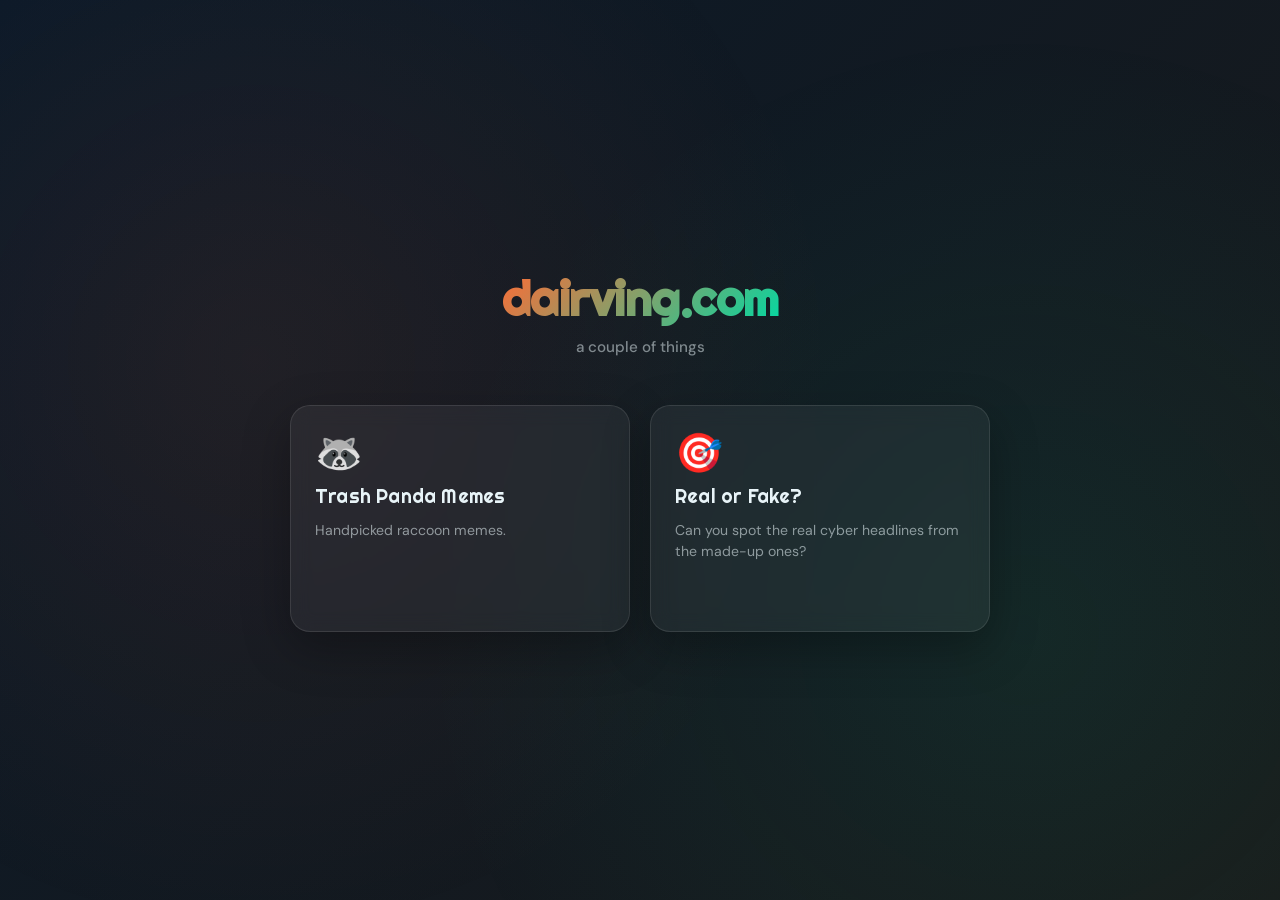
==== index.html @ c6bb62e2 "updated folder structure" ====
<!DOCTYPE html>
<html lang="en">
<head>
  <meta charset="UTF-8">
  <meta name="viewport" content="width=device-width, initial-scale=1.0">
  <title>dairving.com</title>
  <link rel="preconnect" href="https://fonts.googleapis.com">
  <link rel="preconnect" href="https://fonts.gstatic.com" crossorigin>
  <link href="https://fonts.googleapis.com/css2?family=Righteous&family=DM+Sans:wght@400;500;700&display=swap" rel="stylesheet">
  <style>
    :root {
      --night-blue: #0a1929;
      --trash-black: #1a1a1a;
      --moonlight: #e8f4f8;
      --accent-orange: #ff6b35;
      --accent-green: #00d9a3;
      --card-bg: rgba(255, 255, 255, 0.05);
      --card-border: rgba(255, 255, 255, 0.1);
    }

    * {
      margin: 0;
      padding: 0;
      box-sizing: border-box;
    }

    body {
      font-family: 'DM Sans', sans-serif;
      background: linear-gradient(135deg, var(--night-blue) 0%, var(--trash-black) 100%);
      color: var(--moonlight);
      min-height: 100vh;
      display: flex;
      flex-direction: column;
      align-items: center;
      justify-content: center;
      padding: 40px 20px;
      position: relative;
      overflow-x: hidden;
    }

    body::before {
      content: '';
      position: fixed;
      inset: 0;
      background-image:
        radial-gradient(circle at 20% 40%, rgba(255, 107, 53, 0.08) 0%, transparent 50%),
        radial-gradient(circle at 80% 70%, rgba(0, 217, 163, 0.08) 0%, transparent 50%);
      animation: pulse 8s ease-in-out infinite;
      pointer-events: none;
    }

    @keyframes pulse {
      0%, 100% { opacity: 0.6; }
      50% { opacity: 1; }
    }

    .container {
      position: relative;
      z-index: 1;
      width: 100%;
      max-width: 700px;
      display: flex;
      flex-direction: column;
      align-items: center;
      gap: 48px;
    }

    header {
      text-align: center;
      animation: slideDown 0.6s ease-out both;
    }

    @keyframes slideDown {
      from { opacity: 0; transform: translateY(-20px); }
      to   { opacity: 1; transform: translateY(0); }
    }

    h1 {
      font-family: 'Righteous', cursive;
      font-size: clamp(2rem, 6vw, 3rem);
      background: linear-gradient(135deg, var(--accent-orange), var(--accent-green));
      -webkit-background-clip: text;
      background-clip: text;
      -webkit-text-fill-color: transparent;
      letter-spacing: -0.5px;
    }

    .tagline {
      margin-top: 8px;
      font-size: 0.95rem;
      opacity: 0.5;
      font-weight: 500;
    }

    .cards {
      display: grid;
      grid-template-columns: 1fr 1fr;
      gap: 20px;
      width: 100%;
      animation: fadeUp 0.6s ease-out 0.2s both;
    }

    @keyframes fadeUp {
      from { opacity: 0; transform: translateY(20px); }
      to   { opacity: 1; transform: translateY(0); }
    }

    .card {
      display: flex;
      flex-direction: column;
      gap: 12px;
      padding: 28px 24px;
      background: var(--card-bg);
      backdrop-filter: blur(10px);
      border: 1px solid var(--card-border);
      border-radius: 20px;
      text-decoration: none;
      color: var(--moonlight);
      box-shadow: 0 16px 48px rgba(0, 0, 0, 0.3);
      transition: transform 0.25s ease, box-shadow 0.25s ease, border-color 0.25s ease;
      position: relative;
      overflow: hidden;
    }

    .card::after {
      content: '';
      position: absolute;
      inset: 0;
      opacity: 0;
      transition: opacity 0.25s ease;
      border-radius: 20px;
    }

    .card-raccoon::after {
      background: radial-gradient(circle at top left, rgba(255, 107, 53, 0.1), transparent 60%);
    }

    .card-game::after {
      background: radial-gradient(circle at top left, rgba(0, 217, 163, 0.1), transparent 60%);
    }

    .card:hover {
      transform: translateY(-5px);
      box-shadow: 0 24px 60px rgba(0, 0, 0, 0.45);
    }

    .card:hover::after {
      opacity: 1;
    }

    .card-raccoon:hover {
      border-color: rgba(255, 107, 53, 0.4);
    }

    .card-game:hover {
      border-color: rgba(0, 217, 163, 0.4);
    }

    .card-emoji {
      font-size: 2.4rem;
      line-height: 1;
    }

    .card-title {
      font-family: 'Righteous', cursive;
      font-size: 1.2rem;
      letter-spacing: 0.2px;
    }

    .card-desc {
      font-size: 0.88rem;
      opacity: 0.55;
      line-height: 1.5;
    }

    .card-arrow {
      margin-top: auto;
      padding-top: 12px;
      font-size: 0.85rem;
      font-weight: 700;
      opacity: 0;
      transform: translateX(-4px);
      transition: opacity 0.2s ease, transform 0.2s ease;
    }

    .card-raccoon .card-arrow { color: var(--accent-orange); }
    .card-game .card-arrow    { color: var(--accent-green); }

    .card:hover .card-arrow {
      opacity: 1;
      transform: translateX(0);
    }

    footer {
      font-size: 0.8rem;
      opacity: 0.3;
      animation: fadeUp 0.6s ease-out 0.4s both;
    }

    @media (max-width: 500px) {
      .cards {
        grid-template-columns: 1fr;
      }
    }
  </style>
</head>
<body>
  <div class="container">
    <header>
      <h1>dairving.com</h1>
      <p class="tagline">a couple of things</p>
    </header>

    <div class="cards">
      <a class="card card-raccoon" href="raccoon/">
        <div class="card-emoji">🦝</div>
        <div class="card-title">Trash Panda Memes</div>
        <div class="card-desc">Handpicked raccoon memes.</div>
        <div class="card-arrow">Open →</div>
      </a>

      <a class="card card-game" href="game/">
        <div class="card-emoji">🎯</div>
        <div class="card-title">Real or Fake?</div>
        <div class="card-desc">Can you spot the real cyber headlines from the made-up ones?</div>
        <div class="card-arrow">Play →</div>
      </a>
    </div>
  </div>
</body>
</html>
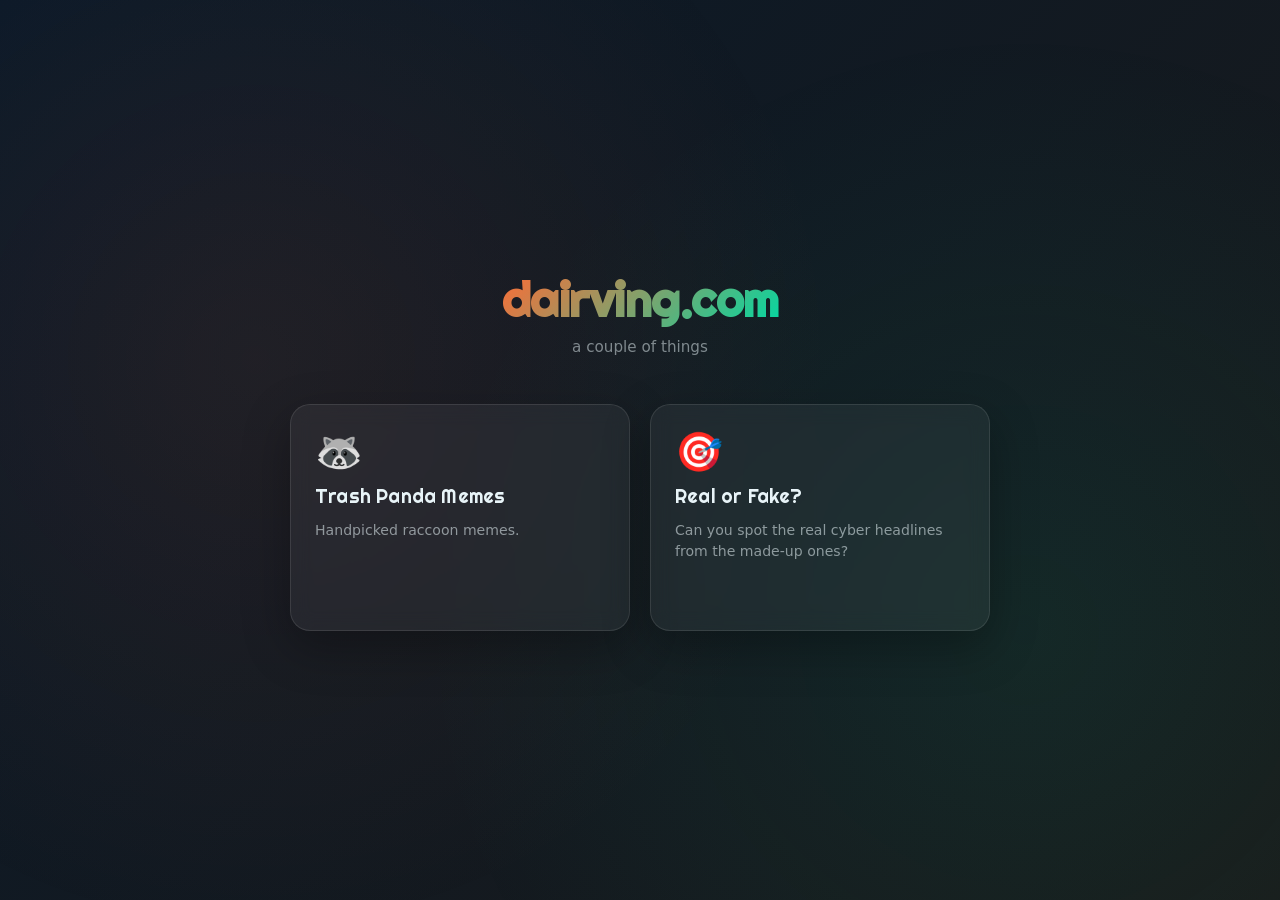
==== commit c5177086: "update fonts" ====
--- a/index.html
+++ b/index.html
@@ -4,9 +4,10 @@
   <meta charset="UTF-8">
   <meta name="viewport" content="width=device-width, initial-scale=1.0">
   <title>dairving.com</title>
+  
+  
   <link rel="preconnect" href="https://fonts.googleapis.com">
-  <link rel="preconnect" href="https://fonts.gstatic.com" crossorigin>
-  <link href="https://fonts.googleapis.com/css2?family=Righteous&family=DM+Sans:wght@400;500;700&display=swap" rel="stylesheet">
+  <link href="https://fonts.googleapis.com/css2?family=Righteous&display=swap" rel="stylesheet">
   <style>
     :root {
       --night-blue: #0a1929;
@@ -25,7 +26,7 @@
     }
 
     body {
-      font-family: 'DM Sans', sans-serif;
+      font-family: system-ui, -apple-system, sans-serif;
       background: linear-gradient(135deg, var(--night-blue) 0%, var(--trash-black) 100%);
       color: var(--moonlight);
       min-height: 100vh;
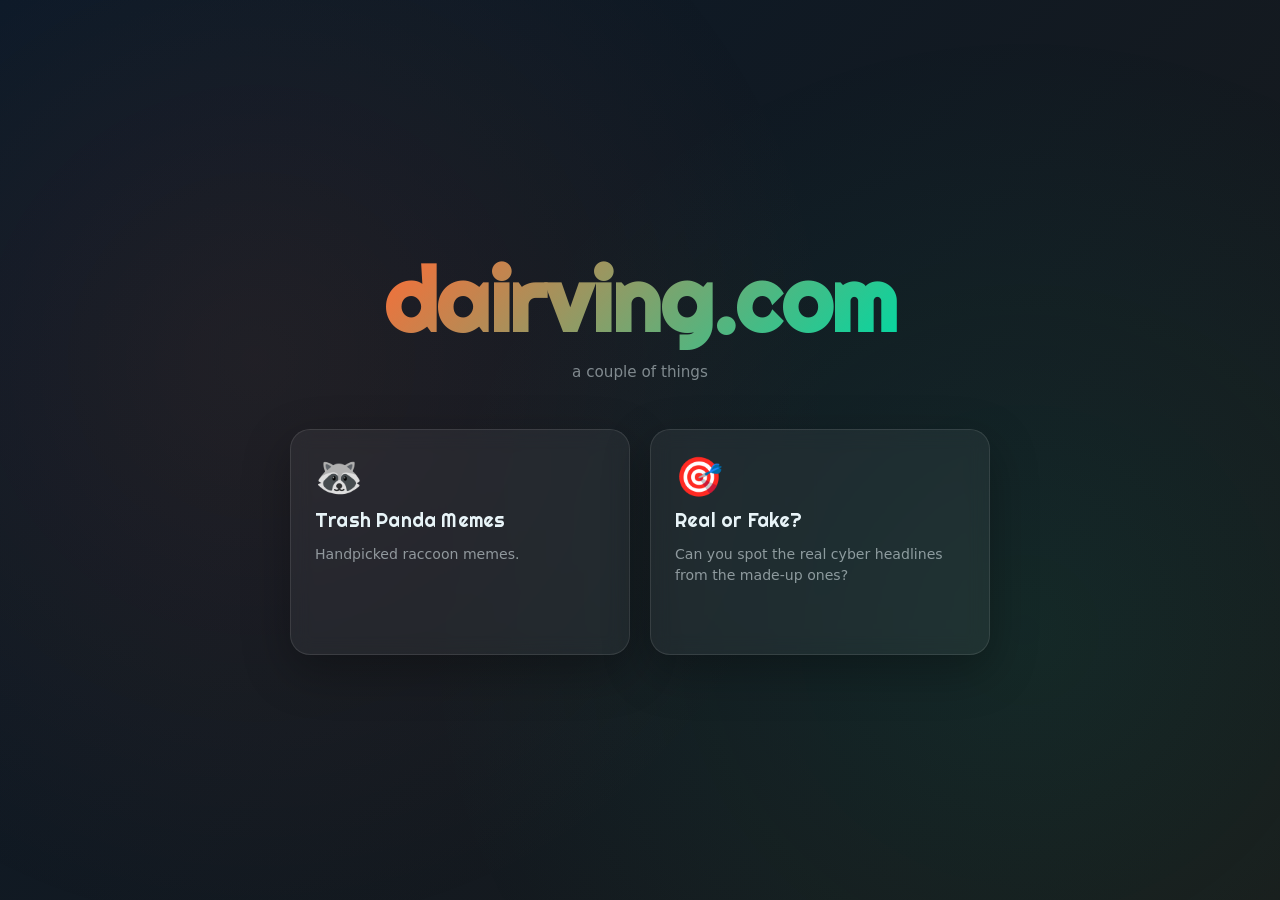
==== commit 1ca96a4e: "make title bigger" ====
--- a/index.html
+++ b/index.html
@@ -78,7 +78,7 @@
 
     h1 {
       font-family: 'Righteous', cursive;
-      font-size: clamp(2rem, 6vw, 3rem);
+      font-size: clamp(3rem, 10vw, 5.5rem);
       background: linear-gradient(135deg, var(--accent-orange), var(--accent-green));
       -webkit-background-clip: text;
       background-clip: text;
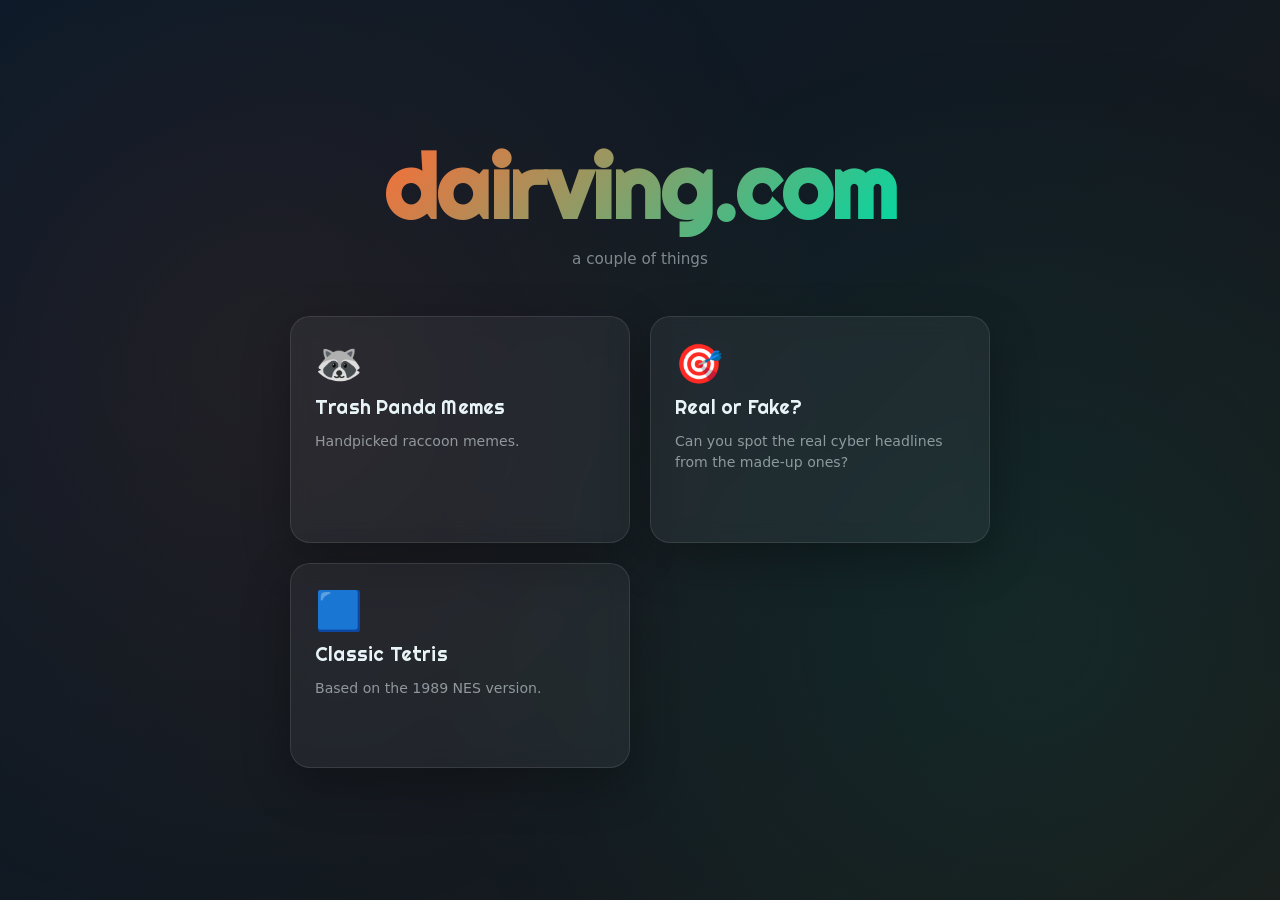
==== commit dd94c467: "added tetris game, renamed game to meme-or-threat, updated index.html to reflect changes, removed ra" ====
--- a/index.html
+++ b/index.html
@@ -140,6 +140,10 @@
       background: radial-gradient(circle at top left, rgba(0, 217, 163, 0.1), transparent 60%);
     }
 
+    .card-tetris::after {
+      background: radial-gradient(circle at top left, rgba(100, 150, 255, 0.1), transparent 60%);
+    }
+
     .card:hover {
       transform: translateY(-5px);
       box-shadow: 0 24px 60px rgba(0, 0, 0, 0.45);
@@ -155,6 +159,10 @@
 
     .card-game:hover {
       border-color: rgba(0, 217, 163, 0.4);
+    }
+
+    .card-tetris:hover {
+      border-color: rgba(100, 150, 255, 0.4);
     }
 
     .card-emoji {
@@ -186,6 +194,7 @@
 
     .card-raccoon .card-arrow { color: var(--accent-orange); }
     .card-game .card-arrow    { color: var(--accent-green); }
+    .card-tetris .card-arrow  { color: #6496ff; }
 
     .card:hover .card-arrow {
       opacity: 1;
@@ -220,10 +229,17 @@
         <div class="card-arrow">Open →</div>
       </a>
 
-      <a class="card card-game" href="game/">
+      <a class="card card-game" href="meme-or-threat/">
         <div class="card-emoji">🎯</div>
         <div class="card-title">Real or Fake?</div>
         <div class="card-desc">Can you spot the real cyber headlines from the made-up ones?</div>
+        <div class="card-arrow">Play →</div>
+      </a>
+
+      <a class="card card-tetris" href="tetris/">
+        <div class="card-emoji">🟦</div>
+        <div class="card-title">Classic Tetris</div>
+        <div class="card-desc">Based on the 1989 NES version.</div>
         <div class="card-arrow">Play →</div>
       </a>
     </div>
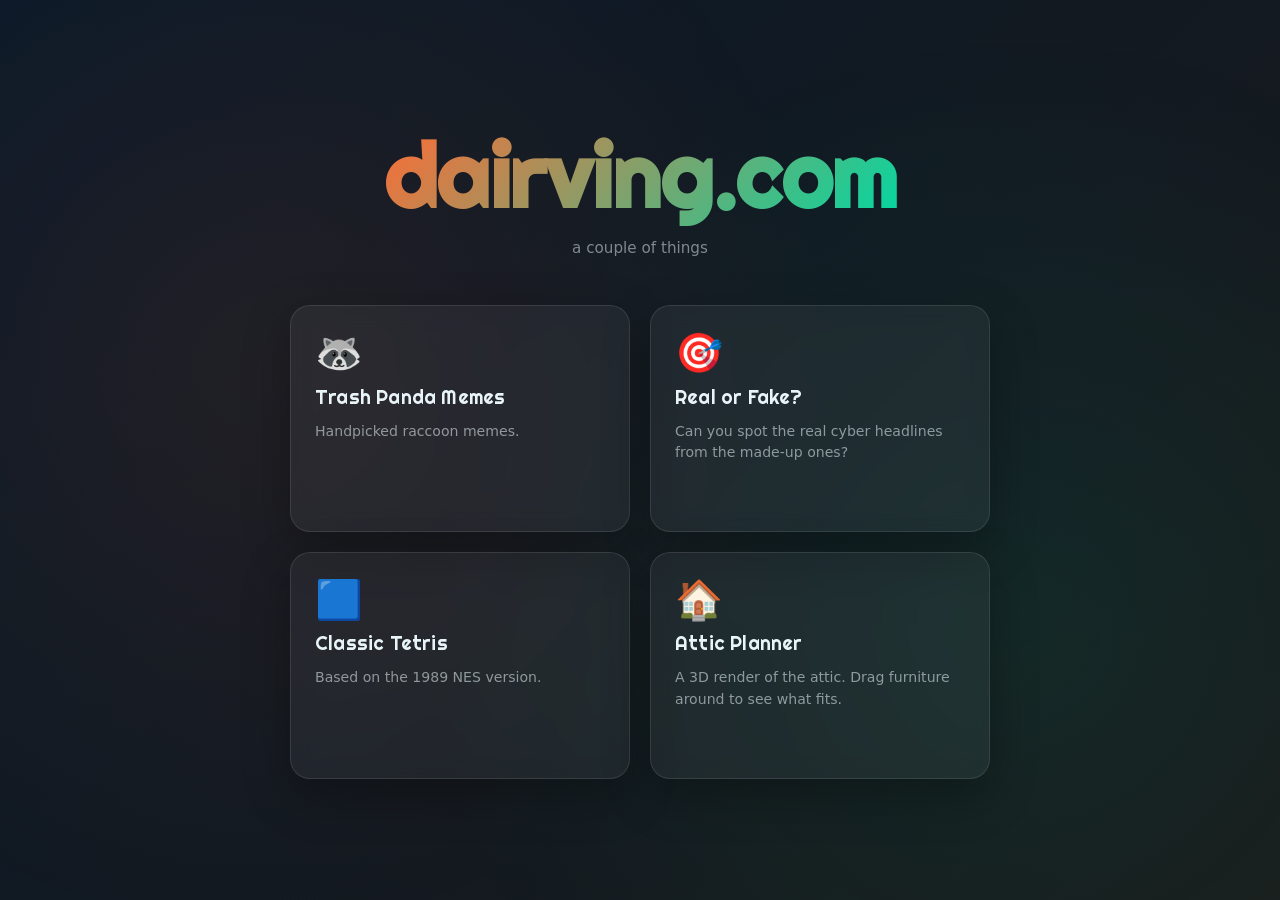
==== commit 0f271ea2: "Add attic planner subpage and homepage card Co-Authored-By: Claude Opus 5.5 <noreply@anthropic.com> " ====
--- a/index.html
+++ b/index.html
@@ -144,6 +144,10 @@
       background: radial-gradient(circle at top left, rgba(100, 150, 255, 0.1), transparent 60%);
     }
 
+    .card-attic::after {
+      background: radial-gradient(circle at top left, rgba(200, 162, 122, 0.12), transparent 60%);
+    }
+
     .card:hover {
       transform: translateY(-5px);
       box-shadow: 0 24px 60px rgba(0, 0, 0, 0.45);
@@ -163,6 +167,10 @@
 
     .card-tetris:hover {
       border-color: rgba(100, 150, 255, 0.4);
+    }
+
+    .card-attic:hover {
+      border-color: rgba(200, 162, 122, 0.45);
     }
 
     .card-emoji {
@@ -195,6 +203,7 @@
     .card-raccoon .card-arrow { color: var(--accent-orange); }
     .card-game .card-arrow    { color: var(--accent-green); }
     .card-tetris .card-arrow  { color: #6496ff; }
+    .card-attic .card-arrow   { color: #c8a27a; }
 
     .card:hover .card-arrow {
       opacity: 1;
@@ -242,6 +251,13 @@
         <div class="card-desc">Based on the 1989 NES version.</div>
         <div class="card-arrow">Play →</div>
       </a>
+
+      <a class="card card-attic" href="attic/">
+        <div class="card-emoji">🏠</div>
+        <div class="card-title">Attic Planner</div>
+        <div class="card-desc">A 3D render of the attic. Drag furniture around to see what fits.</div>
+        <div class="card-arrow">Open →</div>
+      </a>
     </div>
   </div>
 </body>
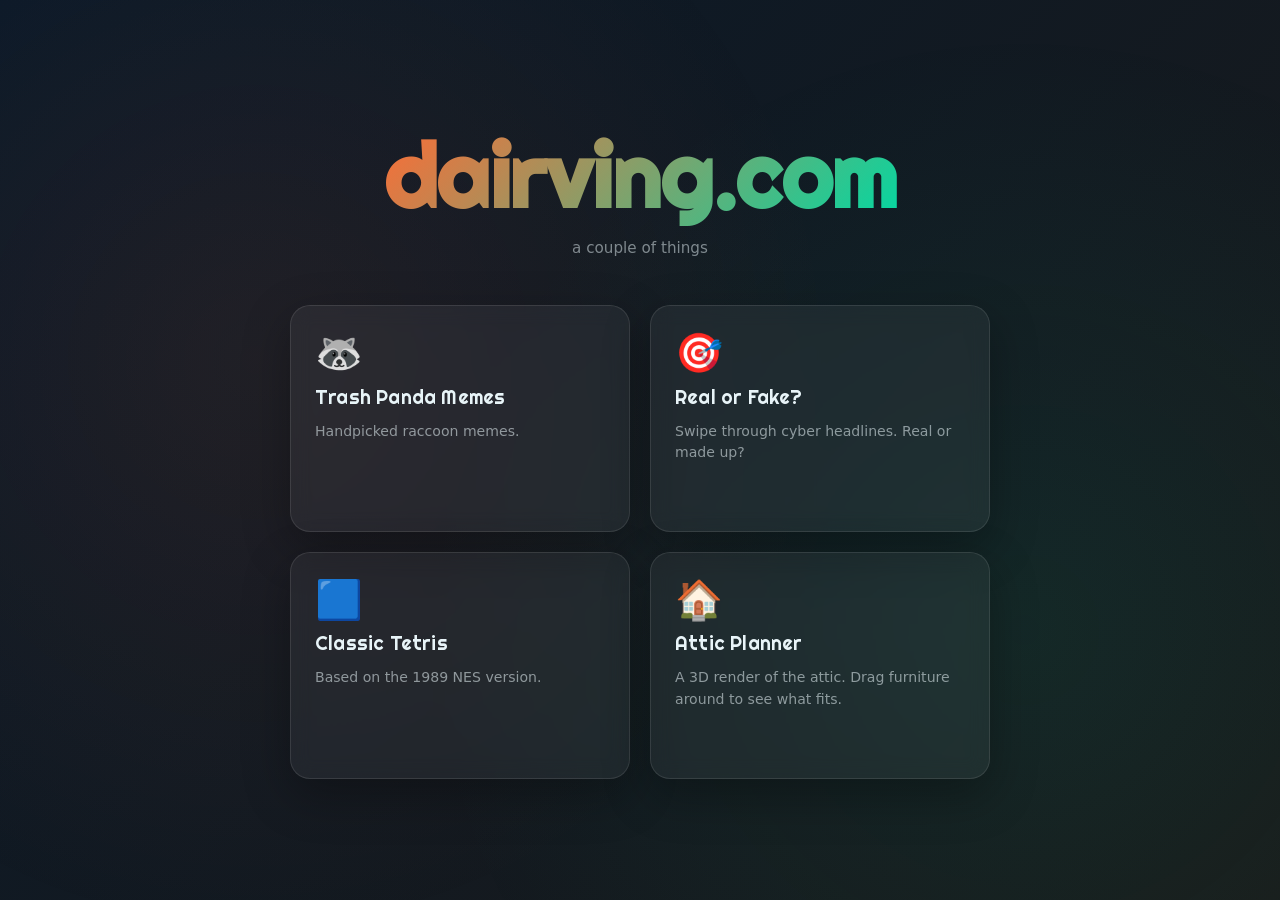
==== commit 972d7daa: "Rebuild Real or Fake as a swipe game at /real-or-fake/ - New swipe-style game with all original head" ====
--- a/index.html
+++ b/index.html
@@ -238,10 +238,10 @@
         <div class="card-arrow">Open →</div>
       </a>
 
-      <a class="card card-game" href="meme-or-threat/">
+      <a class="card card-game" href="real-or-fake/">
         <div class="card-emoji">🎯</div>
         <div class="card-title">Real or Fake?</div>
-        <div class="card-desc">Can you spot the real cyber headlines from the made-up ones?</div>
+        <div class="card-desc">Swipe through cyber headlines. Real or made up?</div>
         <div class="card-arrow">Play →</div>
       </a>
 
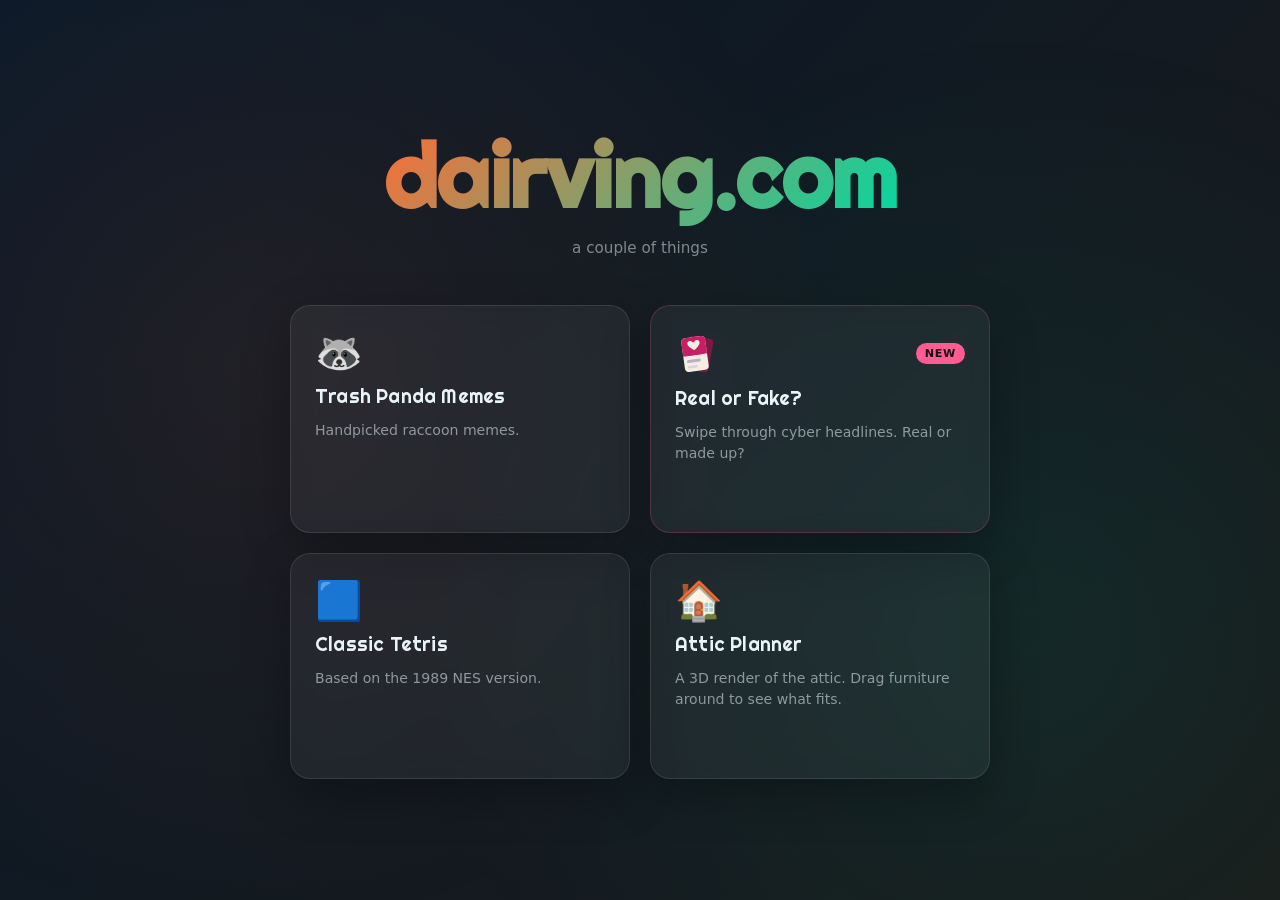
==== commit ab6e87c3: "Restyle the homepage Real or Fake card to match the new game - Magenta accent, glow, and border inst" ====
--- a/index.html
+++ b/index.html
@@ -137,7 +137,7 @@
     }
 
     .card-game::after {
-      background: radial-gradient(circle at top left, rgba(0, 217, 163, 0.1), transparent 60%);
+      background: radial-gradient(circle at top left, rgba(200, 30, 99, 0.22), transparent 60%);
     }
 
     .card-tetris::after {
@@ -162,7 +162,39 @@
     }
 
     .card-game:hover {
-      border-color: rgba(0, 217, 163, 0.4);
+      border-color: rgba(255, 92, 147, 0.55);
+    }
+
+    .card-game {
+      border-color: rgba(255, 92, 147, 0.22);
+    }
+
+    .card-game .card-top {
+      display: flex;
+      align-items: center;
+      justify-content: space-between;
+    }
+
+    .card-game .card-icon {
+      width: 46px;
+      height: 40px;
+      display: block;
+      transition: transform 0.25s ease;
+    }
+
+    .card-game:hover .card-icon {
+      transform: rotate(6deg) translateX(3px);
+    }
+
+    .card-tag {
+      font-size: 0.7rem;
+      font-weight: 700;
+      letter-spacing: 0.06em;
+      text-transform: uppercase;
+      color: #1a0610;
+      background: #FF5C93;
+      border-radius: 999px;
+      padding: 4px 9px;
     }
 
     .card-tetris:hover {
@@ -201,7 +233,7 @@
     }
 
     .card-raccoon .card-arrow { color: var(--accent-orange); }
-    .card-game .card-arrow    { color: var(--accent-green); }
+    .card-game .card-arrow    { color: #FF5C93; }
     .card-tetris .card-arrow  { color: #6496ff; }
     .card-attic .card-arrow   { color: #c8a27a; }
 
@@ -239,7 +271,20 @@
       </a>
 
       <a class="card card-game" href="real-or-fake/">
-        <div class="card-emoji">🎯</div>
+        <div class="card-top">
+          <svg class="card-icon" viewBox="0 0 46 40" aria-hidden="true">
+            <rect x="12" y="3" width="24" height="34" rx="4" fill="#7A1A44" transform="rotate(10 24 20)"/>
+            <g transform="rotate(-8 20 20)">
+              <rect x="8" y="3" width="24" height="34" rx="4" fill="#F4EDE4"/>
+              <rect x="8" y="3" width="24" height="18" rx="4" fill="#C81E63"/>
+              <rect x="8" y="17" width="24" height="4" fill="#C81E63"/>
+              <path d="M20 16s-5-3-6-6c-.6-2 .6-3.6 2.4-3.6 1.4 0 2.4.8 3 1.8h1.2c.6-1 1.6-1.8 3-1.8 1.8 0 3 1.6 2.4 3.6-1 3-6 6-6 6z" fill="#F4EDE4"/>
+              <rect x="11" y="25" width="14" height="3" rx="1.5" fill="#B9B2C1"/>
+              <rect x="11" y="31" width="10" height="2.5" rx="1.25" fill="#D8D2DE"/>
+            </g>
+          </svg>
+          <span class="card-tag">New</span>
+        </div>
         <div class="card-title">Real or Fake?</div>
         <div class="card-desc">Swipe through cyber headlines. Real or made up?</div>
         <div class="card-arrow">Play →</div>
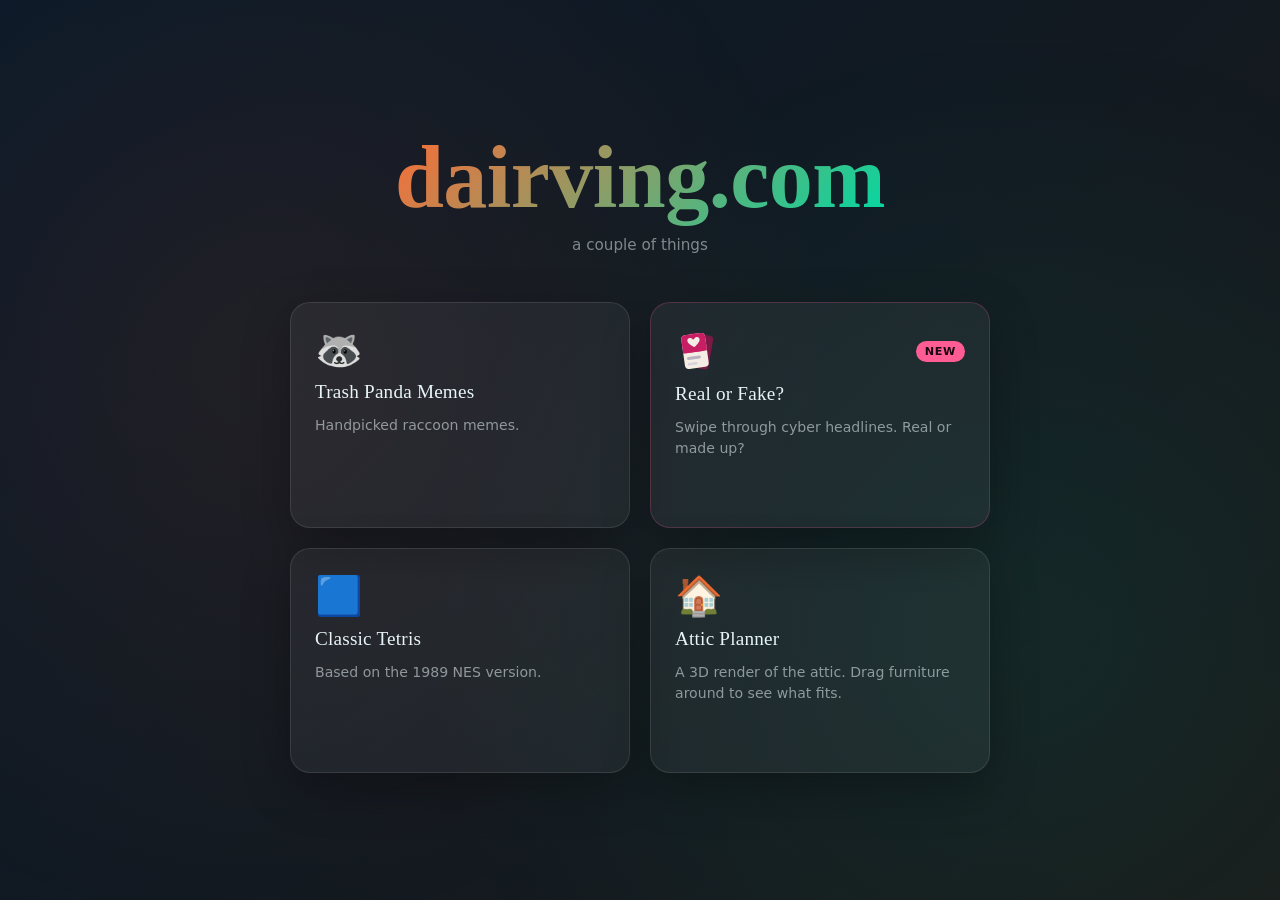
==== commit aeb806ea: "Add a Content Security Policy to every page - Homepage, raccoon memes, raccoon video, Tetris, and at" ====
--- a/index.html
+++ b/index.html
@@ -2,258 +2,15 @@
 <html lang="en">
 <head>
   <meta charset="UTF-8">
+<meta http-equiv="Content-Security-Policy" content="default-src 'none'; style-src 'self' https://fonts.googleapis.com; font-src https://fonts.gstatic.com; img-src 'self' data:; base-uri 'none'; form-action 'none'">
+<meta name="referrer" content="strict-origin-when-cross-origin">
   <meta name="viewport" content="width=device-width, initial-scale=1.0">
   <title>dairving.com</title>
   
   
   <link rel="preconnect" href="https://fonts.googleapis.com">
   <link href="https://fonts.googleapis.com/css2?family=Righteous&display=swap" rel="stylesheet">
-  <style>
-    :root {
-      --night-blue: #0a1929;
-      --trash-black: #1a1a1a;
-      --moonlight: #e8f4f8;
-      --accent-orange: #ff6b35;
-      --accent-green: #00d9a3;
-      --card-bg: rgba(255, 255, 255, 0.05);
-      --card-border: rgba(255, 255, 255, 0.1);
-    }
-
-    * {
-      margin: 0;
-      padding: 0;
-      box-sizing: border-box;
-    }
-
-    body {
-      font-family: system-ui, -apple-system, sans-serif;
-      background: linear-gradient(135deg, var(--night-blue) 0%, var(--trash-black) 100%);
-      color: var(--moonlight);
-      min-height: 100vh;
-      display: flex;
-      flex-direction: column;
-      align-items: center;
-      justify-content: center;
-      padding: 40px 20px;
-      position: relative;
-      overflow-x: hidden;
-    }
-
-    body::before {
-      content: '';
-      position: fixed;
-      inset: 0;
-      background-image:
-        radial-gradient(circle at 20% 40%, rgba(255, 107, 53, 0.08) 0%, transparent 50%),
-        radial-gradient(circle at 80% 70%, rgba(0, 217, 163, 0.08) 0%, transparent 50%);
-      animation: pulse 8s ease-in-out infinite;
-      pointer-events: none;
-    }
-
-    @keyframes pulse {
-      0%, 100% { opacity: 0.6; }
-      50% { opacity: 1; }
-    }
-
-    .container {
-      position: relative;
-      z-index: 1;
-      width: 100%;
-      max-width: 700px;
-      display: flex;
-      flex-direction: column;
-      align-items: center;
-      gap: 48px;
-    }
-
-    header {
-      text-align: center;
-      animation: slideDown 0.6s ease-out both;
-    }
-
-    @keyframes slideDown {
-      from { opacity: 0; transform: translateY(-20px); }
-      to   { opacity: 1; transform: translateY(0); }
-    }
-
-    h1 {
-      font-family: 'Righteous', cursive;
-      font-size: clamp(3rem, 10vw, 5.5rem);
-      background: linear-gradient(135deg, var(--accent-orange), var(--accent-green));
-      -webkit-background-clip: text;
-      background-clip: text;
-      -webkit-text-fill-color: transparent;
-      letter-spacing: -0.5px;
-    }
-
-    .tagline {
-      margin-top: 8px;
-      font-size: 0.95rem;
-      opacity: 0.5;
-      font-weight: 500;
-    }
-
-    .cards {
-      display: grid;
-      grid-template-columns: 1fr 1fr;
-      gap: 20px;
-      width: 100%;
-      animation: fadeUp 0.6s ease-out 0.2s both;
-    }
-
-    @keyframes fadeUp {
-      from { opacity: 0; transform: translateY(20px); }
-      to   { opacity: 1; transform: translateY(0); }
-    }
-
-    .card {
-      display: flex;
-      flex-direction: column;
-      gap: 12px;
-      padding: 28px 24px;
-      background: var(--card-bg);
-      backdrop-filter: blur(10px);
-      border: 1px solid var(--card-border);
-      border-radius: 20px;
-      text-decoration: none;
-      color: var(--moonlight);
-      box-shadow: 0 16px 48px rgba(0, 0, 0, 0.3);
-      transition: transform 0.25s ease, box-shadow 0.25s ease, border-color 0.25s ease;
-      position: relative;
-      overflow: hidden;
-    }
-
-    .card::after {
-      content: '';
-      position: absolute;
-      inset: 0;
-      opacity: 0;
-      transition: opacity 0.25s ease;
-      border-radius: 20px;
-    }
-
-    .card-raccoon::after {
-      background: radial-gradient(circle at top left, rgba(255, 107, 53, 0.1), transparent 60%);
-    }
-
-    .card-game::after {
-      background: radial-gradient(circle at top left, rgba(200, 30, 99, 0.22), transparent 60%);
-    }
-
-    .card-tetris::after {
-      background: radial-gradient(circle at top left, rgba(100, 150, 255, 0.1), transparent 60%);
-    }
-
-    .card-attic::after {
-      background: radial-gradient(circle at top left, rgba(200, 162, 122, 0.12), transparent 60%);
-    }
-
-    .card:hover {
-      transform: translateY(-5px);
-      box-shadow: 0 24px 60px rgba(0, 0, 0, 0.45);
-    }
-
-    .card:hover::after {
-      opacity: 1;
-    }
-
-    .card-raccoon:hover {
-      border-color: rgba(255, 107, 53, 0.4);
-    }
-
-    .card-game:hover {
-      border-color: rgba(255, 92, 147, 0.55);
-    }
-
-    .card-game {
-      border-color: rgba(255, 92, 147, 0.22);
-    }
-
-    .card-game .card-top {
-      display: flex;
-      align-items: center;
-      justify-content: space-between;
-    }
-
-    .card-game .card-icon {
-      width: 46px;
-      height: 40px;
-      display: block;
-      transition: transform 0.25s ease;
-    }
-
-    .card-game:hover .card-icon {
-      transform: rotate(6deg) translateX(3px);
-    }
-
-    .card-tag {
-      font-size: 0.7rem;
-      font-weight: 700;
-      letter-spacing: 0.06em;
-      text-transform: uppercase;
-      color: #1a0610;
-      background: #FF5C93;
-      border-radius: 999px;
-      padding: 4px 9px;
-    }
-
-    .card-tetris:hover {
-      border-color: rgba(100, 150, 255, 0.4);
-    }
-
-    .card-attic:hover {
-      border-color: rgba(200, 162, 122, 0.45);
-    }
-
-    .card-emoji {
-      font-size: 2.4rem;
-      line-height: 1;
-    }
-
-    .card-title {
-      font-family: 'Righteous', cursive;
-      font-size: 1.2rem;
-      letter-spacing: 0.2px;
-    }
-
-    .card-desc {
-      font-size: 0.88rem;
-      opacity: 0.55;
-      line-height: 1.5;
-    }
-
-    .card-arrow {
-      margin-top: auto;
-      padding-top: 12px;
-      font-size: 0.85rem;
-      font-weight: 700;
-      opacity: 0;
-      transform: translateX(-4px);
-      transition: opacity 0.2s ease, transform 0.2s ease;
-    }
-
-    .card-raccoon .card-arrow { color: var(--accent-orange); }
-    .card-game .card-arrow    { color: #FF5C93; }
-    .card-tetris .card-arrow  { color: #6496ff; }
-    .card-attic .card-arrow   { color: #c8a27a; }
-
-    .card:hover .card-arrow {
-      opacity: 1;
-      transform: translateX(0);
-    }
-
-    footer {
-      font-size: 0.8rem;
-      opacity: 0.3;
-      animation: fadeUp 0.6s ease-out 0.4s both;
-    }
-
-    @media (max-width: 500px) {
-      .cards {
-        grid-template-columns: 1fr;
-      }
-    }
-  </style>
+<link rel="stylesheet" href="home.css">
 </head>
 <body>
   <div class="container">
--- a/home.css
+++ b/home.css
@@ -0,0 +1,245 @@
+    :root {
+      --night-blue: #0a1929;
+      --trash-black: #1a1a1a;
+      --moonlight: #e8f4f8;
+      --accent-orange: #ff6b35;
+      --accent-green: #00d9a3;
+      --card-bg: rgba(255, 255, 255, 0.05);
+      --card-border: rgba(255, 255, 255, 0.1);
+    }
+
+    * {
+      margin: 0;
+      padding: 0;
+      box-sizing: border-box;
+    }
+
+    body {
+      font-family: system-ui, -apple-system, sans-serif;
+      background: linear-gradient(135deg, var(--night-blue) 0%, var(--trash-black) 100%);
+      color: var(--moonlight);
+      min-height: 100vh;
+      display: flex;
+      flex-direction: column;
+      align-items: center;
+      justify-content: center;
+      padding: 40px 20px;
+      position: relative;
+      overflow-x: hidden;
+    }
+
+    body::before {
+      content: '';
+      position: fixed;
+      inset: 0;
+      background-image:
+        radial-gradient(circle at 20% 40%, rgba(255, 107, 53, 0.08) 0%, transparent 50%),
+        radial-gradient(circle at 80% 70%, rgba(0, 217, 163, 0.08) 0%, transparent 50%);
+      animation: pulse 8s ease-in-out infinite;
+      pointer-events: none;
+    }
+
+    @keyframes pulse {
+      0%, 100% { opacity: 0.6; }
+      50% { opacity: 1; }
+    }
+
+    .container {
+      position: relative;
+      z-index: 1;
+      width: 100%;
+      max-width: 700px;
+      display: flex;
+      flex-direction: column;
+      align-items: center;
+      gap: 48px;
+    }
+
+    header {
+      text-align: center;
+      animation: slideDown 0.6s ease-out both;
+    }
+
+    @keyframes slideDown {
+      from { opacity: 0; transform: translateY(-20px); }
+      to   { opacity: 1; transform: translateY(0); }
+    }
+
+    h1 {
+      font-family: 'Righteous', cursive;
+      font-size: clamp(3rem, 10vw, 5.5rem);
+      background: linear-gradient(135deg, var(--accent-orange), var(--accent-green));
+      -webkit-background-clip: text;
+      background-clip: text;
+      -webkit-text-fill-color: transparent;
+      letter-spacing: -0.5px;
+    }
+
+    .tagline {
+      margin-top: 8px;
+      font-size: 0.95rem;
+      opacity: 0.5;
+      font-weight: 500;
+    }
+
+    .cards {
+      display: grid;
+      grid-template-columns: 1fr 1fr;
+      gap: 20px;
+      width: 100%;
+      animation: fadeUp 0.6s ease-out 0.2s both;
+    }
+
+    @keyframes fadeUp {
+      from { opacity: 0; transform: translateY(20px); }
+      to   { opacity: 1; transform: translateY(0); }
+    }
+
+    .card {
+      display: flex;
+      flex-direction: column;
+      gap: 12px;
+      padding: 28px 24px;
+      background: var(--card-bg);
+      backdrop-filter: blur(10px);
+      border: 1px solid var(--card-border);
+      border-radius: 20px;
+      text-decoration: none;
+      color: var(--moonlight);
+      box-shadow: 0 16px 48px rgba(0, 0, 0, 0.3);
+      transition: transform 0.25s ease, box-shadow 0.25s ease, border-color 0.25s ease;
+      position: relative;
+      overflow: hidden;
+    }
+
+    .card::after {
+      content: '';
+      position: absolute;
+      inset: 0;
+      opacity: 0;
+      transition: opacity 0.25s ease;
+      border-radius: 20px;
+    }
+
+    .card-raccoon::after {
+      background: radial-gradient(circle at top left, rgba(255, 107, 53, 0.1), transparent 60%);
+    }
+
+    .card-game::after {
+      background: radial-gradient(circle at top left, rgba(200, 30, 99, 0.22), transparent 60%);
+    }
+
+    .card-tetris::after {
+      background: radial-gradient(circle at top left, rgba(100, 150, 255, 0.1), transparent 60%);
+    }
+
+    .card-attic::after {
+      background: radial-gradient(circle at top left, rgba(200, 162, 122, 0.12), transparent 60%);
+    }
+
+    .card:hover {
+      transform: translateY(-5px);
+      box-shadow: 0 24px 60px rgba(0, 0, 0, 0.45);
+    }
+
+    .card:hover::after {
+      opacity: 1;
+    }
+
+    .card-raccoon:hover {
+      border-color: rgba(255, 107, 53, 0.4);
+    }
+
+    .card-game:hover {
+      border-color: rgba(255, 92, 147, 0.55);
+    }
+
+    .card-game {
+      border-color: rgba(255, 92, 147, 0.22);
+    }
+
+    .card-game .card-top {
+      display: flex;
+      align-items: center;
+      justify-content: space-between;
+    }
+
+    .card-game .card-icon {
+      width: 46px;
+      height: 40px;
+      display: block;
+      transition: transform 0.25s ease;
+    }
+
+    .card-game:hover .card-icon {
+      transform: rotate(6deg) translateX(3px);
+    }
+
+    .card-tag {
+      font-size: 0.7rem;
+      font-weight: 700;
+      letter-spacing: 0.06em;
+      text-transform: uppercase;
+      color: #1a0610;
+      background: #FF5C93;
+      border-radius: 999px;
+      padding: 4px 9px;
+    }
+
+    .card-tetris:hover {
+      border-color: rgba(100, 150, 255, 0.4);
+    }
+
+    .card-attic:hover {
+      border-color: rgba(200, 162, 122, 0.45);
+    }
+
+    .card-emoji {
+      font-size: 2.4rem;
+      line-height: 1;
+    }
+
+    .card-title {
+      font-family: 'Righteous', cursive;
+      font-size: 1.2rem;
+      letter-spacing: 0.2px;
+    }
+
+    .card-desc {
+      font-size: 0.88rem;
+      opacity: 0.55;
+      line-height: 1.5;
+    }
+
+    .card-arrow {
+      margin-top: auto;
+      padding-top: 12px;
+      font-size: 0.85rem;
+      font-weight: 700;
+      opacity: 0;
+      transform: translateX(-4px);
+      transition: opacity 0.2s ease, transform 0.2s ease;
+    }
+
+    .card-raccoon .card-arrow { color: var(--accent-orange); }
+    .card-game .card-arrow    { color: #FF5C93; }
+    .card-tetris .card-arrow  { color: #6496ff; }
+    .card-attic .card-arrow   { color: #c8a27a; }
+
+    .card:hover .card-arrow {
+      opacity: 1;
+      transform: translateX(0);
+    }
+
+    footer {
+      font-size: 0.8rem;
+      opacity: 0.3;
+      animation: fadeUp 0.6s ease-out 0.4s both;
+    }
+
+    @media (max-width: 500px) {
+      .cards {
+        grid-template-columns: 1fr;
+      }
+    }
+  
